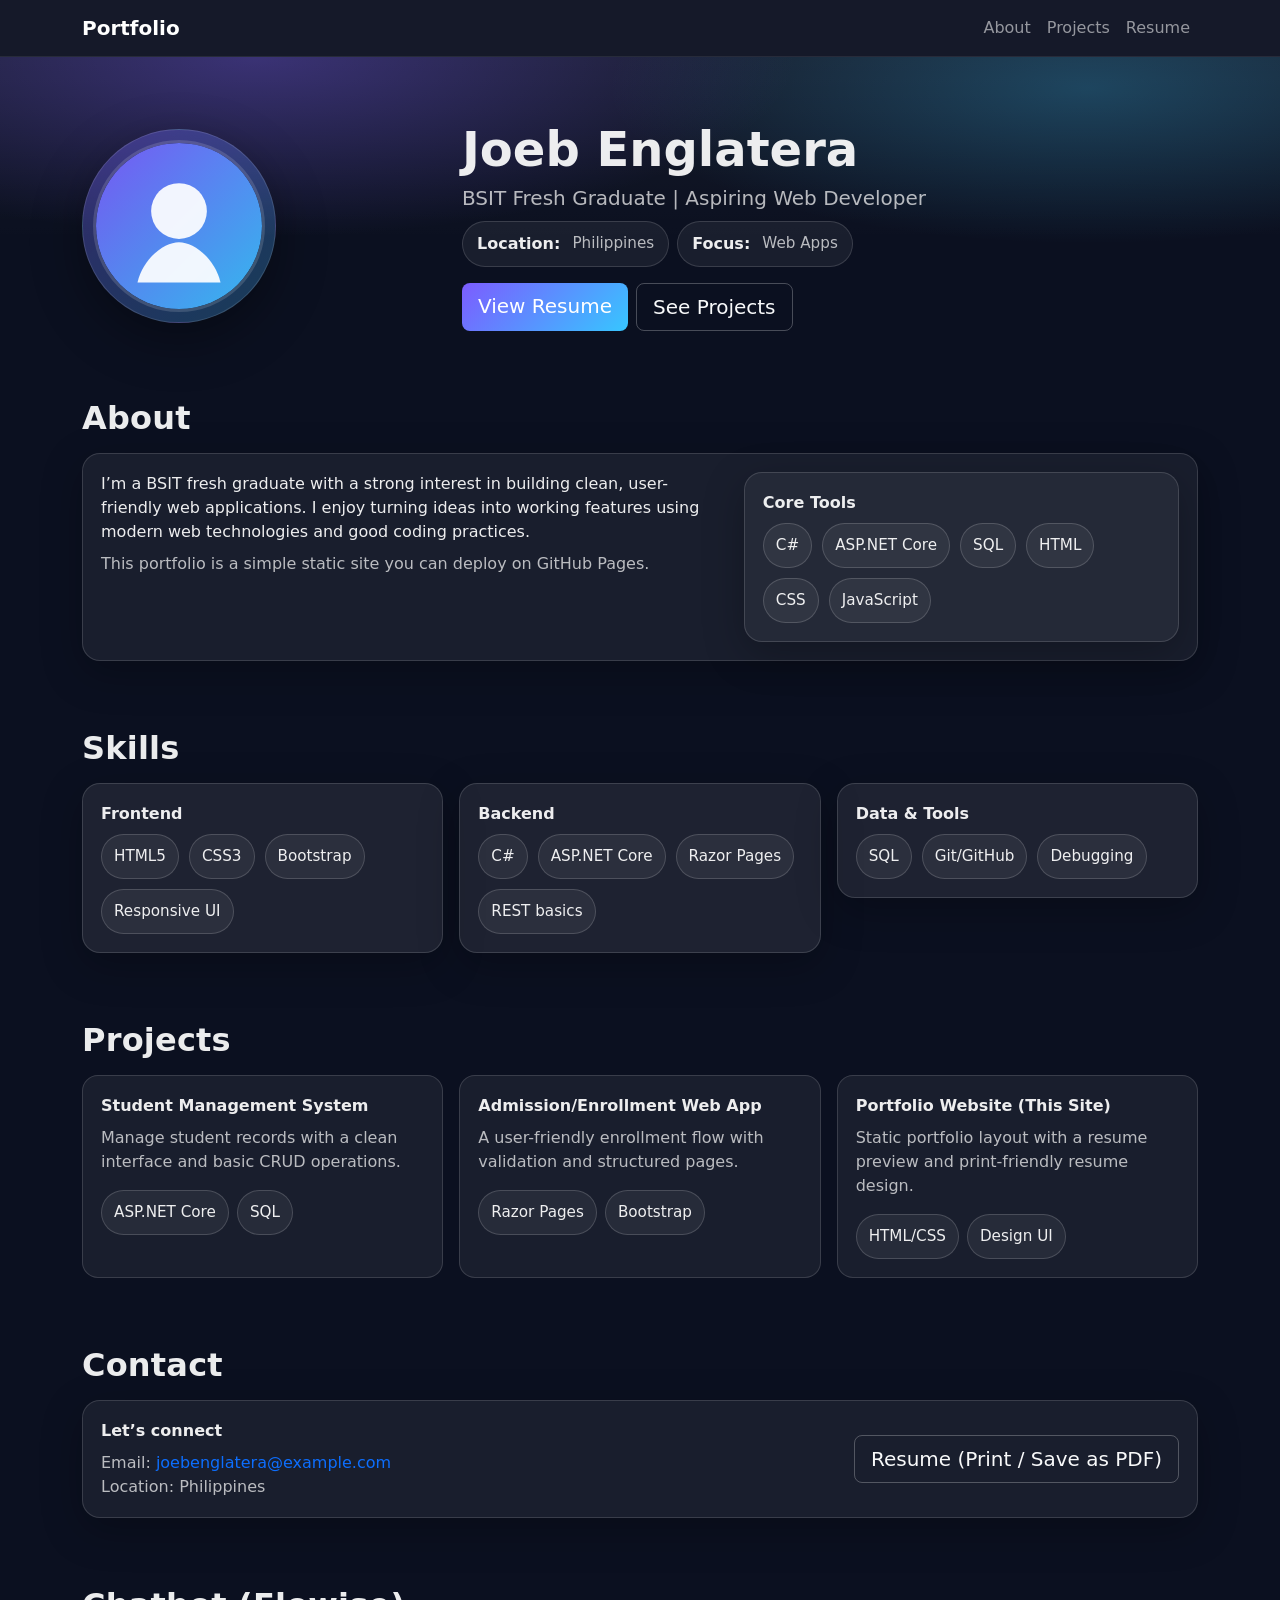
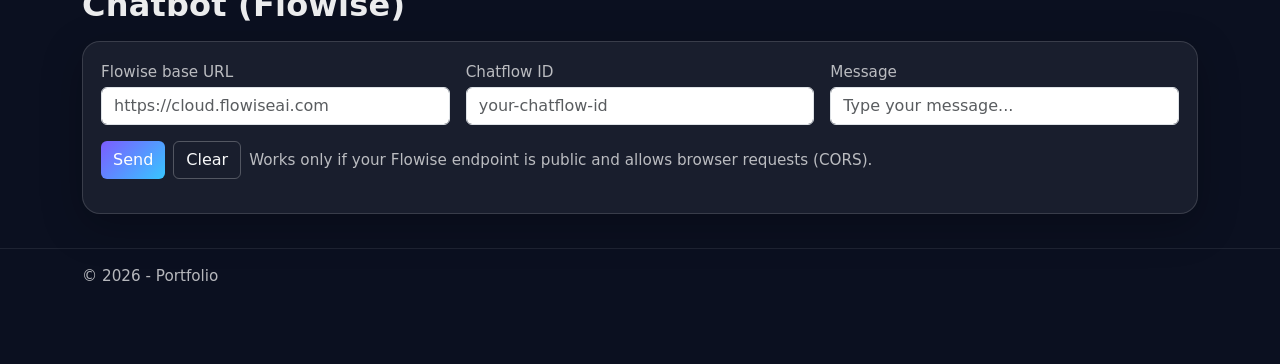
==== docs/index.html @ d2a52027 "s wa" ====
<!doctype html>
<html lang="en">
<head>
  <meta charset="utf-8" />
  <meta name="viewport" content="width=device-width, initial-scale=1" />
  <title>Portfolio</title>
  <link rel="preconnect" href="https://cdn.jsdelivr.net" />
  <link
    href="https://cdn.jsdelivr.net/npm/bootstrap@5.3.3/dist/css/bootstrap.min.css"
    rel="stylesheet"
    integrity="sha384-QWTKZyjpPEjISv5WaRU9OFeRpok6YctnYmDr5pNlyT2bRjXh0JMhjY6hW+ALEwIH"
    crossorigin="anonymous" />
  <link rel="stylesheet" href="./css/site.css" />
</head>
<body>
  <header>
    <nav class="navbar navbar-expand-sm navbar-dark" style="background: rgba(255,255,255,0.04);">
      <div class="container">
        <a class="navbar-brand fw-semibold" href="./">Portfolio</a>
        <button class="navbar-toggler" type="button" data-bs-toggle="collapse" data-bs-target="#nav"
          aria-controls="nav" aria-expanded="false" aria-label="Toggle navigation">
          <span class="navbar-toggler-icon"></span>
        </button>
        <div class="collapse navbar-collapse" id="nav">
          <ul class="navbar-nav ms-auto">
            <li class="nav-item"><a class="nav-link" href="./#about">About</a></li>
            <li class="nav-item"><a class="nav-link" href="./#projects">Projects</a></li>
            <li class="nav-item"><a class="nav-link" href="./resume/">Resume</a></li>
          </ul>
        </div>
      </div>
    </nav>
  </header>

  <section class="hero">
    <div class="container hero-inner">
      <div class="row align-items-center g-4">
        <div class="col-lg-4 text-center text-lg-start">
          <div class="profile" aria-label="Profile photo">
            <img src="./PICTURE/profile.svg" alt="Joeb Englatera" class="profile-img" />
          </div>
        </div>

        <div class="col-lg-8">
          <div class="d-flex flex-column gap-3">
            <div>
              <h1 class="display-5 fw-bold mb-1">Joeb Englatera</h1>
              <p class="lead mb-2 muted">BSIT Fresh Graduate | Aspiring Web Developer</p>
              <div class="d-flex flex-wrap gap-2">
                <span class="badge-pill">
                  <span class="fw-semibold">Location:</span>
                  <span class="small-muted ms-1">Philippines</span>
                </span>
                <span class="badge-pill">
                  <span class="fw-semibold">Focus:</span>
                  <span class="small-muted ms-1">Web Apps</span>
                </span>
              </div>
            </div>

            <div class="d-flex flex-column flex-sm-row gap-2">
              <a class="btn btn-primary btn-lg" href="./resume/">View Resume</a>
              <a class="btn btn-outline-light btn-lg" href="./#projects">See Projects</a>
            </div>
          </div>
        </div>
      </div>
    </div>
  </section>

  <section class="section" id="about">
    <div class="container">
      <h2 class="section-title">About</h2>
      <div class="card-glass card-2">
        <div class="row g-4 align-items-start">
          <div class="col-lg-7">
            <p class="mb-2">
              I’m a BSIT fresh graduate with a strong interest in building clean, user-friendly web applications.
              I enjoy turning ideas into working features using modern web technologies and good coding practices.
            </p>
            <p class="muted mb-0">
              This portfolio is a simple static site you can deploy on GitHub Pages.
            </p>
          </div>
          <div class="col-lg-5">
            <div class="card-glass" style="background: rgba(255,255,255,0.05);">
              <div class="fw-semibold mb-2">Core Tools</div>
              <div class="skill-tags">
                <span class="chip">C#</span>
                <span class="chip">ASP.NET Core</span>
                <span class="chip">SQL</span>
                <span class="chip">HTML</span>
                <span class="chip">CSS</span>
                <span class="chip">JavaScript</span>
              </div>
            </div>
          </div>
        </div>
      </div>
    </div>
  </section>

  <section class="section" id="skills">
    <div class="container">
      <h2 class="section-title">Skills</h2>
      <div class="row g-3">
        <div class="col-md-6 col-lg-4">
          <div class="card-glass">
            <div class="fw-semibold mb-2">Frontend</div>
            <div class="skill-tags">
              <span class="chip">HTML5</span>
              <span class="chip">CSS3</span>
              <span class="chip">Bootstrap</span>
              <span class="chip">Responsive UI</span>
            </div>
          </div>
        </div>
        <div class="col-md-6 col-lg-4">
          <div class="card-glass">
            <div class="fw-semibold mb-2">Backend</div>
            <div class="skill-tags">
              <span class="chip">C#</span>
              <span class="chip">ASP.NET Core</span>
              <span class="chip">Razor Pages</span>
              <span class="chip">REST basics</span>
            </div>
          </div>
        </div>
        <div class="col-md-6 col-lg-4">
          <div class="card-glass">
            <div class="fw-semibold mb-2">Data & Tools</div>
            <div class="skill-tags">
              <span class="chip">SQL</span>
              <span class="chip">Git/GitHub</span>
              <span class="chip">Debugging</span>
            </div>
          </div>
        </div>
      </div>
    </div>
  </section>

  <section class="section" id="projects">
    <div class="container">
      <h2 class="section-title">Projects</h2>
      <div class="row g-3">
        <div class="col-md-6 col-lg-4">
          <div class="project-card">
            <div class="project-title">Student Management System</div>
            <p class="muted mb-3">Manage student records with a clean interface and basic CRUD operations.</p>
            <div class="d-flex gap-2 flex-wrap">
              <span class="chip">ASP.NET Core</span>
              <span class="chip">SQL</span>
            </div>
          </div>
        </div>
        <div class="col-md-6 col-lg-4">
          <div class="project-card">
            <div class="project-title">Admission/Enrollment Web App</div>
            <p class="muted mb-3">A user-friendly enrollment flow with validation and structured pages.</p>
            <div class="d-flex gap-2 flex-wrap">
              <span class="chip">Razor Pages</span>
              <span class="chip">Bootstrap</span>
            </div>
          </div>
        </div>
        <div class="col-md-6 col-lg-4">
          <div class="project-card">
            <div class="project-title">Portfolio Website (This Site)</div>
            <p class="muted mb-3">Static portfolio layout with a resume preview and print-friendly resume design.</p>
            <div class="d-flex gap-2 flex-wrap">
              <span class="chip">HTML/CSS</span>
              <span class="chip">Design UI</span>
            </div>
          </div>
        </div>
      </div>
    </div>
  </section>

  <section class="section" id="contact">
    <div class="container">
      <h2 class="section-title">Contact</h2>
      <div class="card-glass card-2">
        <div class="row g-4 align-items-center">
          <div class="col-lg-7">
            <div class="fw-semibold mb-2">Let’s connect</div>
            <div class="muted">
              Email:
              <a href="mailto:joebenglatera@example.com" class="text-decoration-none">joebenglatera@example.com</a>
              <br />
              Location: Philippines
            </div>
          </div>
          <div class="col-lg-5 text-lg-end">
            <a class="btn btn-outline-light btn-lg" href="./resume/">Resume (Print / Save as PDF)</a>
          </div>
        </div>
      </div>
    </div>
  </section>

  <section class="section" id="chatbot">
    <div class="container">
      <h2 class="section-title">Chatbot (Flowise)</h2>
      <div class="card-glass card-2">
        <div class="row g-3 align-items-end">
          <div class="col-lg-4">
            <label class="form-label small-muted mb-1" for="flowiseBaseUrl">Flowise base URL</label>
            <input id="flowiseBaseUrl" class="form-control" placeholder="https://cloud.flowiseai.com" />
          </div>
          <div class="col-lg-4">
            <label class="form-label small-muted mb-1" for="chatflowId">Chatflow ID</label>
            <input id="chatflowId" class="form-control" placeholder="your-chatflow-id" />
          </div>
          <div class="col-lg-4">
            <label class="form-label small-muted mb-1" for="question">Message</label>
            <input id="question" class="form-control" placeholder="Type your message..." />
          </div>
        </div>

        <div class="d-flex gap-2 mt-3 flex-wrap">
          <button id="sendBtn" class="btn btn-primary">Send</button>
          <button id="clearBtn" class="btn btn-outline-light">Clear</button>
          <div class="small-muted align-self-center">
            Works only if your Flowise endpoint is public and allows browser requests (CORS).
          </div>
        </div>

        <pre id="chatOutput" class="mt-3 mb-0 muted" style="white-space: pre-wrap;"></pre>
      </div>
    </div>
  </section>

  <footer class="border-top footer text-muted" style="border-color: rgba(255,255,255,0.08) !important;">
    <div class="container py-3 small-muted">
      &copy; 2026 - Portfolio
    </div>
  </footer>

  <script
    src="https://cdn.jsdelivr.net/npm/bootstrap@5.3.3/dist/js/bootstrap.bundle.min.js"
    integrity="sha384-YvpcrYf0tY3lHB60NNkmXc5s9fDVZLESaAA55NDzOxhy9GkcIdslK1eN7N6jIeHz"
    crossorigin="anonymous"></script>
  <script src="./js/site.js"></script>
  <script src="./js/static-chat.js"></script>
</body>
</html>
---- docs/css/site.css ----
html {
  font-size: 14px;
}

@media (min-width: 768px) {
  html {
    font-size: 16px;
  }
}

.btn:focus, .btn:active:focus, .btn-link.nav-link:focus, .form-control:focus, .form-check-input:focus {
  box-shadow: 0 0 0 0.1rem white, 0 0 0 0.25rem #258cfb;
}

html {
  position: relative;
  min-height: 100%;
}

body {
  margin-bottom: 60px;
}

.form-floating > .form-control-plaintext::placeholder, .form-floating > .form-control::placeholder {
  color: var(--bs-secondary-color);
  text-align: end;
}

.form-floating > .form-control-plaintext:focus::placeholder, .form-floating > .form-control:focus::placeholder {
  text-align: start;
}

/* ===========================
   Portfolio/Resume Styling
   =========================== */

:root {
  --bg: #0b1020;
  --card: rgba(255, 255, 255, 0.08);
  --card-2: rgba(255, 255, 255, 0.06);
  --stroke: rgba(255, 255, 255, 0.14);
  --text: rgba(255, 255, 255, 0.92);
  --muted: rgba(255, 255, 255, 0.7);
  --primary: #7c5cff;
  --primary-2: #37c6ff;
}

html, body {
  background: var(--bg);
  color: var(--text);
}

.navbar {
  border-bottom: 1px solid rgba(255, 255, 255, 0.08);
}

/* Hero */
.hero {
  padding: 64px 0 34px;
  background:
    radial-gradient(900px 300px at 20% 0%, rgba(124, 92, 255, 0.35), transparent 60%),
    radial-gradient(800px 260px at 85% 10%, rgba(55, 198, 255, 0.25), transparent 60%),
    linear-gradient(180deg, rgba(255, 255, 255, 0.05), transparent 60%);
}

.hero-inner {
  align-items: center;
}

.profile {
  display: inline-flex;
  align-items: center;
  justify-content: center;
  padding: 10px;
  background: linear-gradient(135deg, rgba(124, 92, 255, 0.35), rgba(55, 198, 255, 0.25));
  border-radius: 999px;
  box-shadow: 0 16px 50px rgba(0,0,0,0.35);
  border: 1px solid rgba(255, 255, 255, 0.12);
}

.profile-img {
  width: 172px;
  height: 172px;
  border-radius: 999px;
  object-fit: cover;
  border: 3px solid rgba(255, 255, 255, 0.14);
}

.section {
  padding: 34px 0;
}

.section-title {
  font-weight: 800;
  letter-spacing: 0.2px;
  margin-bottom: 16px;
}

.muted {
  color: var(--muted);
}

.card-glass {
  background: var(--card);
  border: 1px solid var(--stroke);
  border-radius: 18px;
  padding: 18px;
  box-shadow: 0 12px 40px rgba(0, 0, 0, 0.25);
}

.card-glass.card-2 {
  background: var(--card-2);
}

.badge-pill {
  display: inline-flex;
  align-items: center;
  gap: 8px;
  padding: 10px 14px;
  border-radius: 999px;
  border: 1px solid var(--stroke);
  background: rgba(255, 255, 255, 0.06);
  color: var(--text);
}

.skill-tags {
  display: flex;
  flex-wrap: wrap;
  gap: 10px;
}

.chip {
  padding: 10px 12px;
  border-radius: 999px;
  border: 1px solid rgba(255, 255, 255, 0.16);
  background: rgba(255, 255, 255, 0.06);
  color: var(--text);
  font-size: 0.95rem;
}

.project-card {
  background: rgba(255, 255, 255, 0.06);
  border: 1px solid rgba(255, 255, 255, 0.14);
  border-radius: 16px;
  padding: 18px;
  min-height: 100%;
}

.project-title {
  font-weight: 750;
  margin-bottom: 8px;
}

.btn-primary {
  background: linear-gradient(135deg, var(--primary), var(--primary-2)) !important;
  border: none !important;
}

.btn-outline-light {
  border-color: rgba(255, 255, 255, 0.25) !important;
}

/* Resume */
.resume-page {
  padding: 26px 0 40px;
}

.resume-surface {
  background: rgba(255, 255, 255, 0.06);
  border: 1px solid rgba(255, 255, 255, 0.14);
  border-radius: 18px;
  padding: 22px;
}

.resume-header {
  display: flex;
  flex-wrap: wrap;
  gap: 12px 22px;
  align-items: center;
  justify-content: space-between;
  margin-bottom: 14px;
}

.resume-name {
  font-weight: 900;
  font-size: 1.9rem;
  line-height: 1.1;
}

.timeline {
  position: relative;
  padding-left: 18px;
}

.timeline::before {
  content: "";
  position: absolute;
  left: 7px;
  top: 2px;
  bottom: 2px;
  width: 2px;
  background: rgba(255, 255, 255, 0.18);
}

.timeline-item {
  position: relative;
  margin-bottom: 14px;
}

.timeline-item::before {
  content: "";
  position: absolute;
  left: -11px;
  top: 7px;
  width: 14px;
  height: 14px;
  border-radius: 999px;
  background: rgba(124, 92, 255, 0.9);
  border: 2px solid rgba(255, 255, 255, 0.22);
}

.timeline-title {
  font-weight: 800;
}

.small-muted {
  color: var(--muted);
  font-size: 0.95rem;
}

/* Print Resume */
.no-print {
  display: block;
}

@media print {
  html, body {
    background: #fff !important;
    color: #000 !important;
  }

  header, footer, nav, .no-print {
    display: none !important;
  }

  .hero, .section {
    display: none !important;
  }

  .resume-page, .resume-surface {
    background: #fff !important;
    border: 0 !important;
    box-shadow: none !important;
    padding: 0 !important;
    border-radius: 0 !important;
  }
}
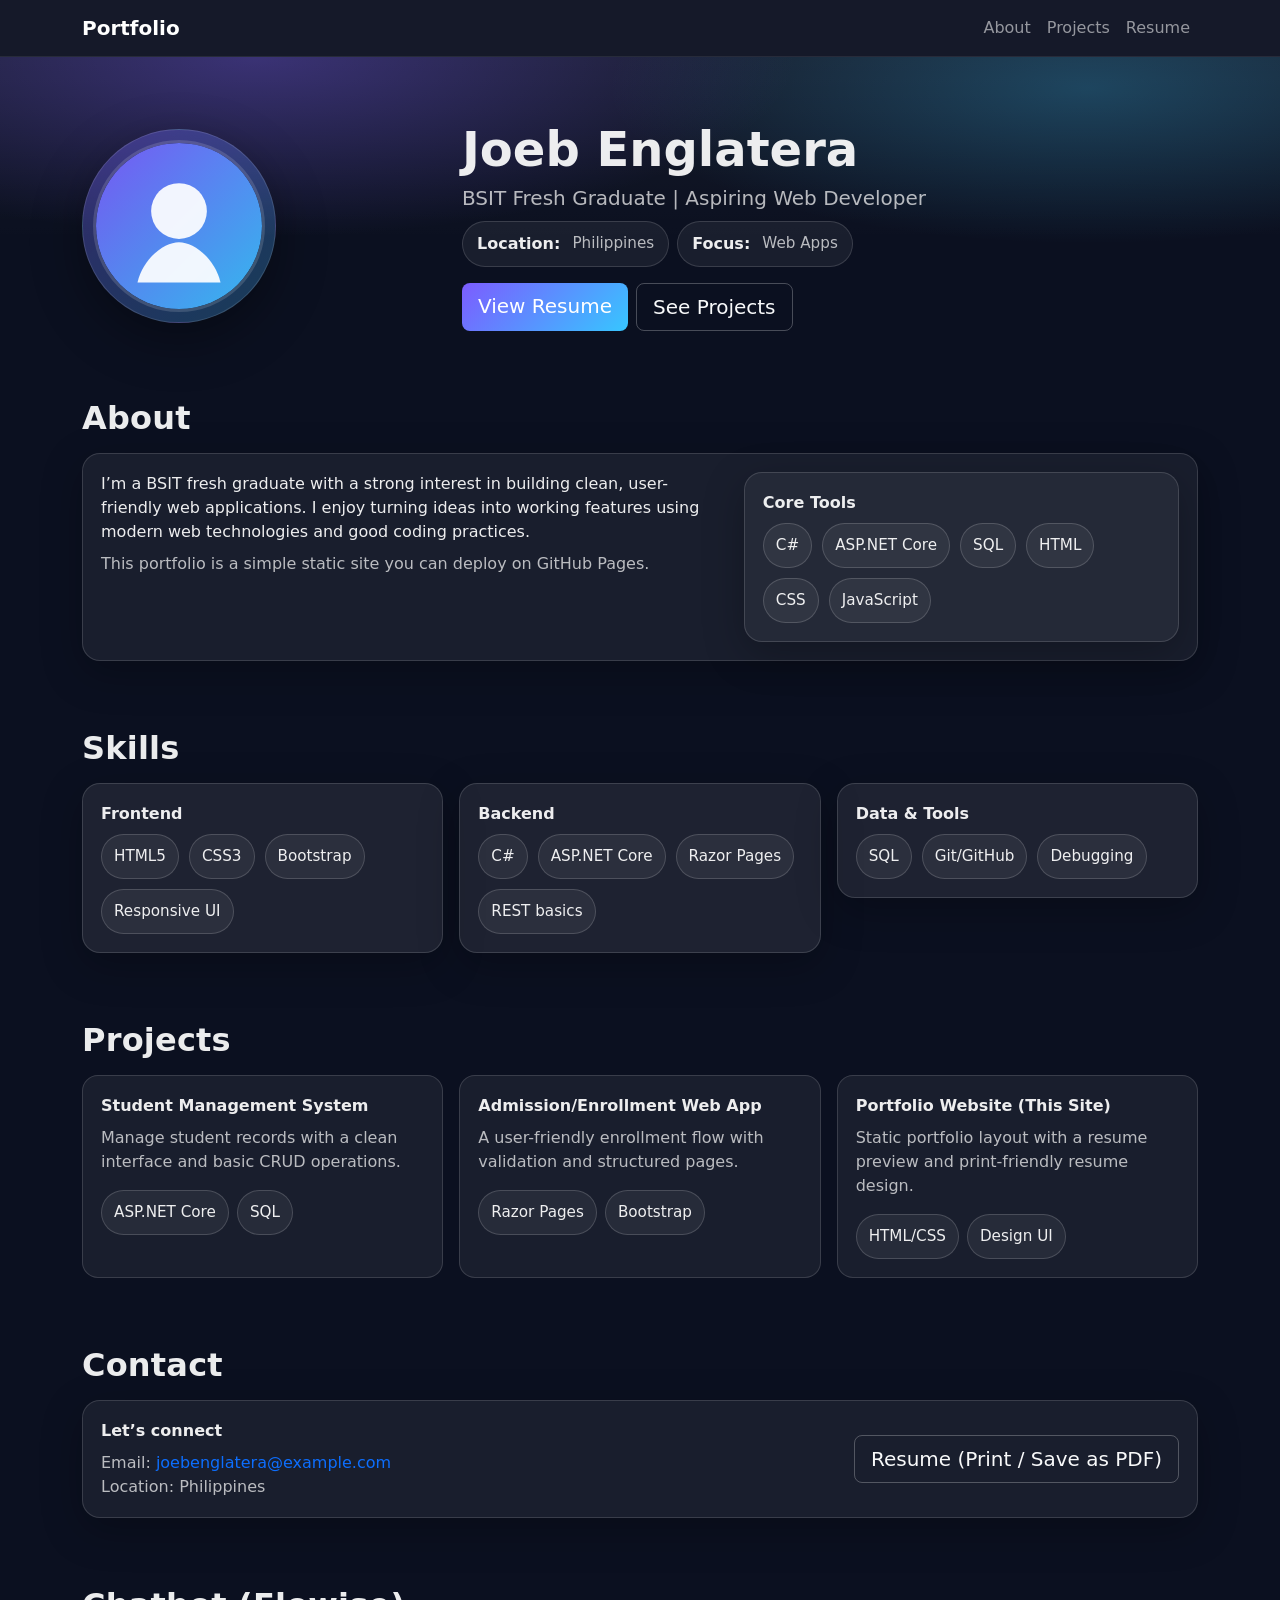
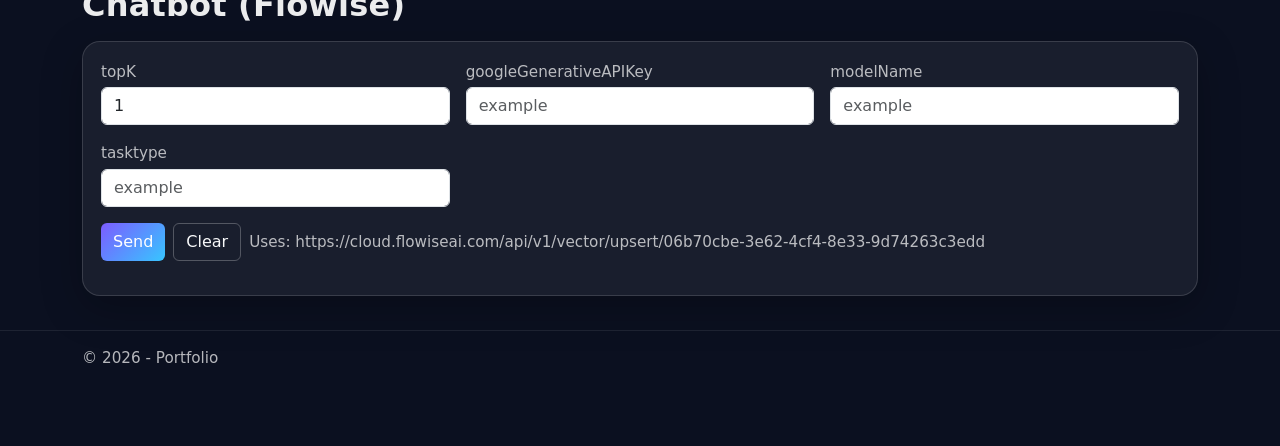
==== commit 9c2fc9d3: "2 3" ====
--- a/docs/index.html
+++ b/docs/index.html
@@ -206,16 +206,20 @@
       <div class="card-glass card-2">
         <div class="row g-3 align-items-end">
           <div class="col-lg-4">
-            <label class="form-label small-muted mb-1" for="flowiseBaseUrl">Flowise base URL</label>
-            <input id="flowiseBaseUrl" class="form-control" placeholder="https://cloud.flowiseai.com" />
-          </div>
-          <div class="col-lg-4">
-            <label class="form-label small-muted mb-1" for="chatflowId">Chatflow ID</label>
-            <input id="chatflowId" class="form-control" placeholder="your-chatflow-id" />
-          </div>
-          <div class="col-lg-4">
-            <label class="form-label small-muted mb-1" for="question">Message</label>
-            <input id="question" class="form-control" placeholder="Type your message..." />
+            <label class="form-label small-muted mb-1" for="topK">topK</label>
+            <input id="topK" class="form-control" type="number" value="1" min="1" />
+          </div>
+          <div class="col-lg-4">
+            <label class="form-label small-muted mb-1" for="googleGenerativeAPIKey">googleGenerativeAPIKey</label>
+            <input id="googleGenerativeAPIKey" class="form-control" placeholder="example" />
+          </div>
+          <div class="col-lg-4">
+            <label class="form-label small-muted mb-1" for="modelName">modelName</label>
+            <input id="modelName" class="form-control" placeholder="example" />
+          </div>
+          <div class="col-lg-4">
+            <label class="form-label small-muted mb-1" for="tasktype">tasktype</label>
+            <input id="tasktype" class="form-control" placeholder="example" />
           </div>
         </div>
 
@@ -223,7 +227,7 @@
           <button id="sendBtn" class="btn btn-primary">Send</button>
           <button id="clearBtn" class="btn btn-outline-light">Clear</button>
           <div class="small-muted align-self-center">
-            Works only if your Flowise endpoint is public and allows browser requests (CORS).
+            Uses: https://cloud.flowiseai.com/api/v1/vector/upsert/06b70cbe-3e62-4cf4-8e33-9d74263c3edd
           </div>
         </div>
 
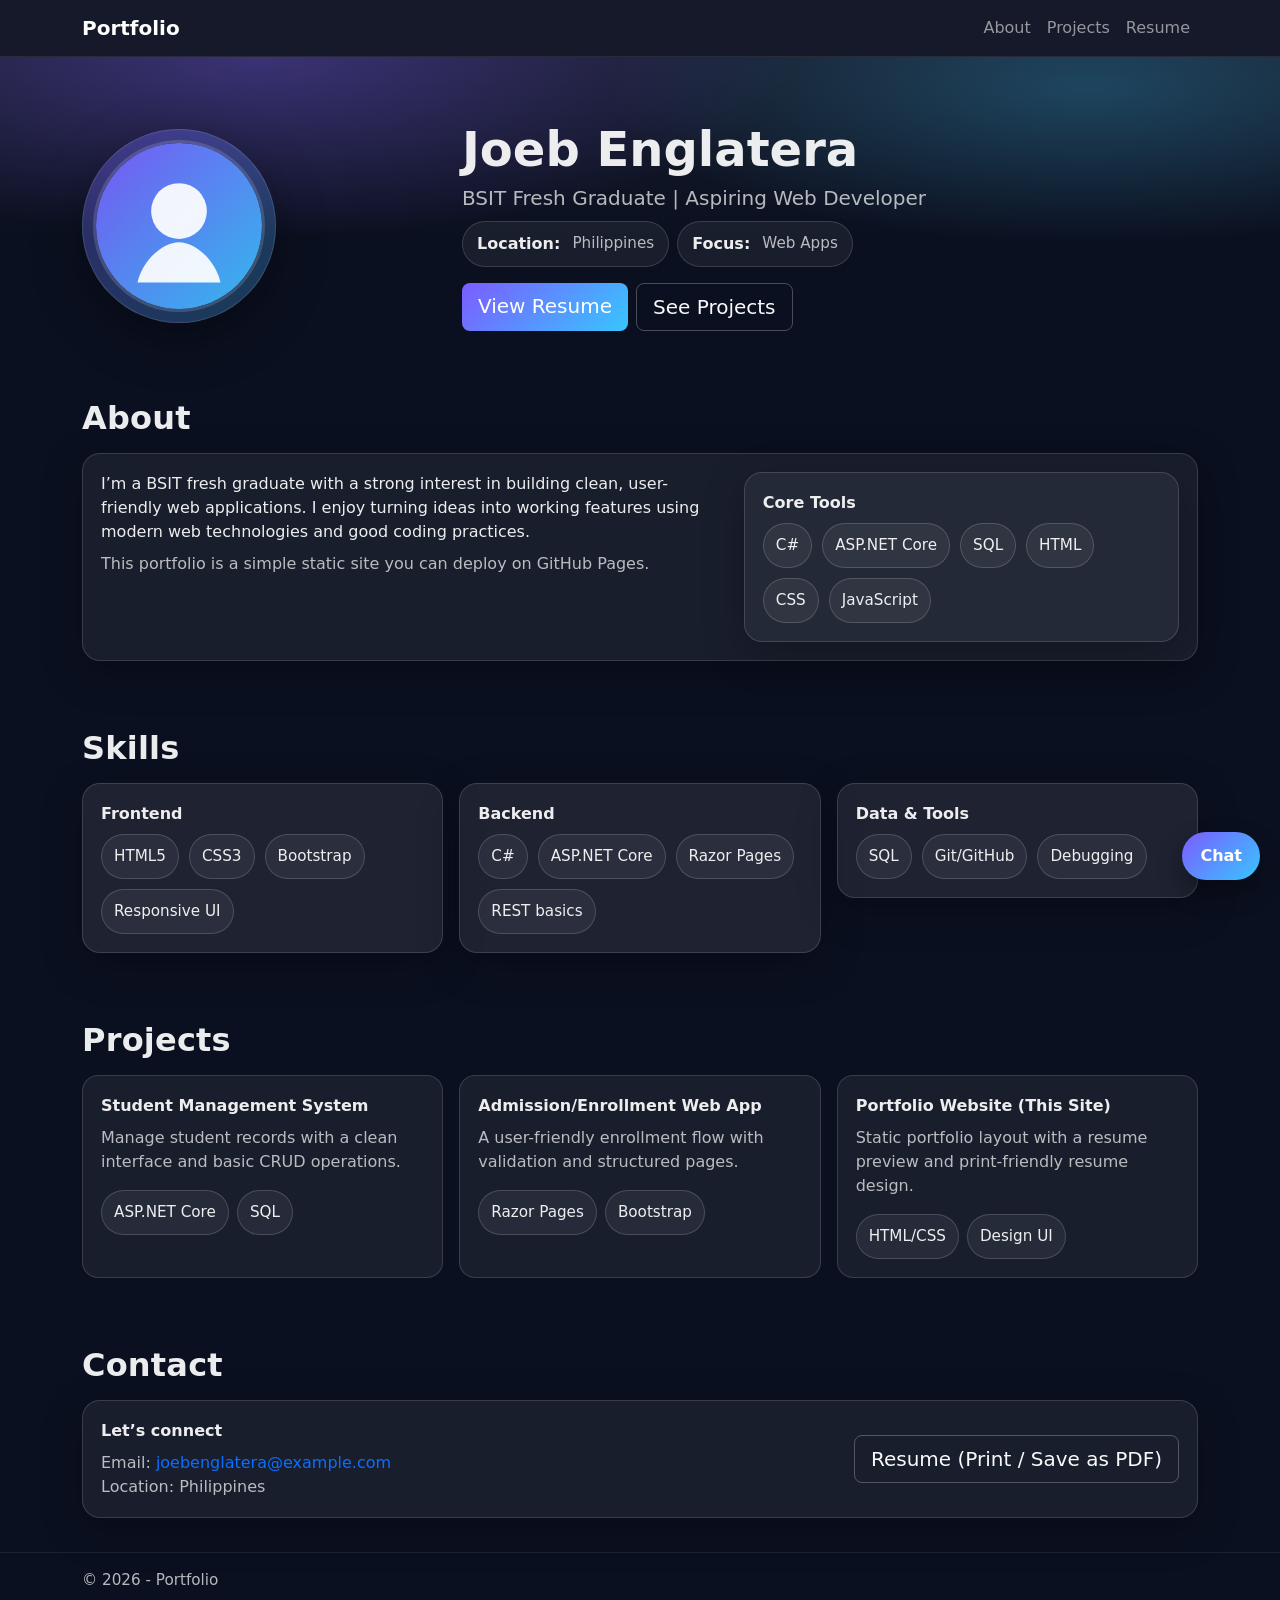
==== commit d9aacce1: "1" ====
--- a/docs/index.html
+++ b/docs/index.html
@@ -200,41 +200,37 @@
     </div>
   </section>
 
-  <section class="section" id="chatbot">
-    <div class="container">
-      <h2 class="section-title">Chatbot (Flowise)</h2>
-      <div class="card-glass card-2">
-        <div class="row g-3 align-items-end">
-          <div class="col-lg-4">
-            <label class="form-label small-muted mb-1" for="topK">topK</label>
-            <input id="topK" class="form-control" type="number" value="1" min="1" />
-          </div>
-          <div class="col-lg-4">
-            <label class="form-label small-muted mb-1" for="googleGenerativeAPIKey">googleGenerativeAPIKey</label>
-            <input id="googleGenerativeAPIKey" class="form-control" placeholder="example" />
-          </div>
-          <div class="col-lg-4">
-            <label class="form-label small-muted mb-1" for="modelName">modelName</label>
-            <input id="modelName" class="form-control" placeholder="example" />
-          </div>
-          <div class="col-lg-4">
-            <label class="form-label small-muted mb-1" for="tasktype">tasktype</label>
-            <input id="tasktype" class="form-control" placeholder="example" />
-          </div>
-        </div>
-
-        <div class="d-flex gap-2 mt-3 flex-wrap">
-          <button id="sendBtn" class="btn btn-primary">Send</button>
-          <button id="clearBtn" class="btn btn-outline-light">Clear</button>
-          <div class="small-muted align-self-center">
-            Uses: https://cloud.flowiseai.com/api/v1/vector/upsert/06b70cbe-3e62-4cf4-8e33-9d74263c3edd
-          </div>
-        </div>
-
-        <pre id="chatOutput" class="mt-3 mb-0 muted" style="white-space: pre-wrap;"></pre>
-      </div>
-    </div>
-  </section>
+  <button id="chatFab" class="chat-fab" type="button" aria-label="Open chatbot">Chat</button>
+  <aside id="chatPanel" class="chat-panel" aria-label="Flowise chatbot">
+    <div class="chat-panel-header">
+      <div class="fw-semibold">Flowise Chatbot</div>
+      <button id="chatClose" class="btn btn-sm btn-outline-light" type="button">Close</button>
+    </div>
+    <div class="small-muted mb-2">Using your upsert API endpoint.</div>
+    <div class="d-grid gap-2">
+      <div>
+        <label class="form-label small-muted mb-1" for="topK">topK</label>
+        <input id="topK" class="form-control" type="number" value="1" min="1" />
+      </div>
+      <div>
+        <label class="form-label small-muted mb-1" for="googleGenerativeAPIKey">googleGenerativeAPIKey</label>
+        <input id="googleGenerativeAPIKey" class="form-control" placeholder="example" />
+      </div>
+      <div>
+        <label class="form-label small-muted mb-1" for="modelName">modelName</label>
+        <input id="modelName" class="form-control" placeholder="example" />
+      </div>
+      <div>
+        <label class="form-label small-muted mb-1" for="tasktype">tasktype</label>
+        <input id="tasktype" class="form-control" placeholder="example" />
+      </div>
+    </div>
+    <div class="d-flex gap-2 mt-3">
+      <button id="sendBtn" class="btn btn-primary btn-sm" type="button">Send</button>
+      <button id="clearBtn" class="btn btn-outline-light btn-sm" type="button">Clear</button>
+    </div>
+    <pre id="chatOutput" class="mt-3 mb-0 muted chat-output"></pre>
+  </aside>
 
   <footer class="border-top footer text-muted" style="border-color: rgba(255,255,255,0.08) !important;">
     <div class="container py-3 small-muted">
--- a/docs/css/site.css
+++ b/docs/css/site.css
@@ -228,6 +228,55 @@
   font-size: 0.95rem;
 }
 
+/* Floating chatbot */
+.chat-fab {
+  position: fixed;
+  right: 20px;
+  bottom: 20px;
+  z-index: 2000;
+  border: 0;
+  border-radius: 999px;
+  padding: 12px 18px;
+  color: #fff;
+  font-weight: 700;
+  background: linear-gradient(135deg, var(--primary), var(--primary-2));
+  box-shadow: 0 12px 24px rgba(0, 0, 0, 0.35);
+}
+
+.chat-panel {
+  position: fixed;
+  right: 20px;
+  bottom: 78px;
+  z-index: 2000;
+  width: min(360px, calc(100vw - 30px));
+  max-height: 72vh;
+  overflow: auto;
+  padding: 14px;
+  border-radius: 14px;
+  border: 1px solid var(--stroke);
+  background: rgba(10, 16, 32, 0.95);
+  box-shadow: 0 16px 34px rgba(0, 0, 0, 0.38);
+  display: none;
+}
+
+.chat-panel.open {
+  display: block;
+}
+
+.chat-panel-header {
+  display: flex;
+  justify-content: space-between;
+  align-items: center;
+  gap: 10px;
+}
+
+.chat-output {
+  white-space: pre-wrap;
+  font-size: 0.85rem;
+  max-height: 180px;
+  overflow: auto;
+}
+
 /* Print Resume */
 .no-print {
   display: block;
@@ -240,6 +289,10 @@
   }
 
   header, footer, nav, .no-print {
+    display: none !important;
+  }
+
+  .chat-fab, .chat-panel {
     display: none !important;
   }
 
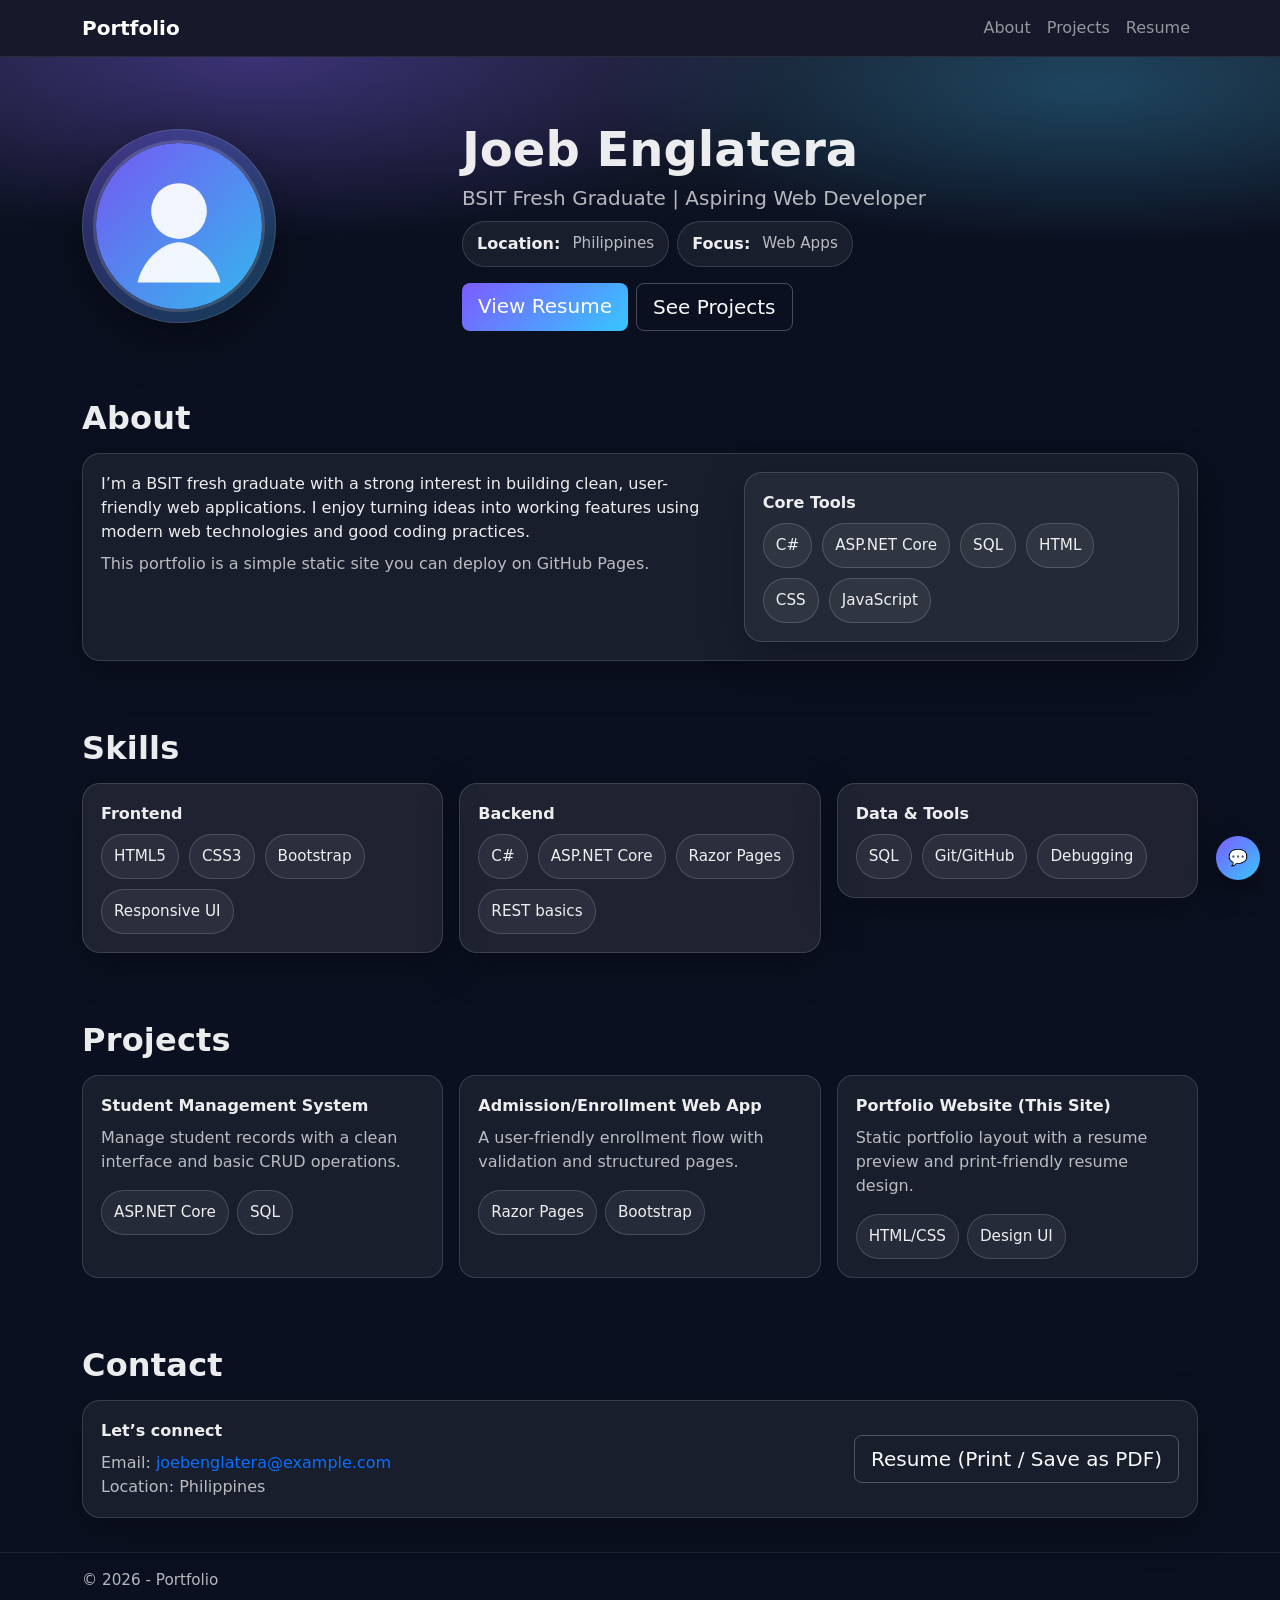
==== commit cc967897: "1 1" ====
--- a/docs/index.html
+++ b/docs/index.html
@@ -200,36 +200,27 @@
     </div>
   </section>
 
-  <button id="chatFab" class="chat-fab" type="button" aria-label="Open chatbot">Chat</button>
+  <button id="chatFab" class="chat-fab" type="button" aria-label="Open chatbot">💬</button>
   <aside id="chatPanel" class="chat-panel" aria-label="Flowise chatbot">
     <div class="chat-panel-header">
-      <div class="fw-semibold">Flowise Chatbot</div>
-      <button id="chatClose" class="btn btn-sm btn-outline-light" type="button">Close</button>
-    </div>
-    <div class="small-muted mb-2">Using your upsert API endpoint.</div>
-    <div class="d-grid gap-2">
-      <div>
-        <label class="form-label small-muted mb-1" for="topK">topK</label>
-        <input id="topK" class="form-control" type="number" value="1" min="1" />
-      </div>
-      <div>
-        <label class="form-label small-muted mb-1" for="googleGenerativeAPIKey">googleGenerativeAPIKey</label>
-        <input id="googleGenerativeAPIKey" class="form-control" placeholder="example" />
-      </div>
-      <div>
-        <label class="form-label small-muted mb-1" for="modelName">modelName</label>
-        <input id="modelName" class="form-control" placeholder="example" />
-      </div>
-      <div>
-        <label class="form-label small-muted mb-1" for="tasktype">tasktype</label>
-        <input id="tasktype" class="form-control" placeholder="example" />
-      </div>
-    </div>
-    <div class="d-flex gap-2 mt-3">
-      <button id="sendBtn" class="btn btn-primary btn-sm" type="button">Send</button>
-      <button id="clearBtn" class="btn btn-outline-light btn-sm" type="button">Clear</button>
-    </div>
-    <pre id="chatOutput" class="mt-3 mb-0 muted chat-output"></pre>
+      <div class="fw-semibold">Chat Assistant</div>
+      <button id="chatClose" class="chat-close-btn" type="button" aria-label="Close">✕</button>
+    </div>
+    <div id="chatMessages" class="chat-messages">
+      <div class="chat-bubble chat-bubble-bot">Hi there! How can I help?</div>
+      <div class="chat-bubble chat-bubble-bot">Hello! How can I help you today?</div>
+    </div>
+    <div class="chat-input-row">
+      <input id="chatQuestion" class="form-control chat-input" placeholder="Type your question" />
+      <button id="sendBtn" class="chat-send-btn" type="button" aria-label="Send">➤</button>
+    </div>
+    <div class="chat-footer">Powered by <strong>Flowise</strong></div>
+    <div class="chat-hidden-config">
+      <input id="topK" type="hidden" value="1" />
+      <input id="googleGenerativeAPIKey" type="hidden" value="example" />
+      <input id="modelName" type="hidden" value="example" />
+      <input id="tasktype" type="hidden" value="example" />
+    </div>
   </aside>
 
   <footer class="border-top footer text-muted" style="border-color: rgba(255,255,255,0.08) !important;">
--- a/docs/css/site.css
+++ b/docs/css/site.css
@@ -236,9 +236,10 @@
   z-index: 2000;
   border: 0;
   border-radius: 999px;
-  padding: 12px 18px;
+  width: 44px;
+  height: 44px;
   color: #fff;
-  font-weight: 700;
+  font-weight: 800;
   background: linear-gradient(135deg, var(--primary), var(--primary-2));
   box-shadow: 0 12px 24px rgba(0, 0, 0, 0.35);
 }
@@ -246,17 +247,15 @@
 .chat-panel {
   position: fixed;
   right: 20px;
-  bottom: 78px;
+  bottom: 72px;
   z-index: 2000;
-  width: min(360px, calc(100vw - 30px));
-  max-height: 72vh;
-  overflow: auto;
-  padding: 14px;
-  border-radius: 14px;
-  border: 1px solid var(--stroke);
-  background: rgba(10, 16, 32, 0.95);
-  box-shadow: 0 16px 34px rgba(0, 0, 0, 0.38);
+  width: min(360px, calc(100vw - 24px));
+  border-radius: 10px;
+  border: 1px solid #2c5fc8;
+  background: #f2f4f8;
+  box-shadow: 0 16px 34px rgba(0, 0, 0, 0.45);
   display: none;
+  overflow: hidden;
 }
 
 .chat-panel.open {
@@ -267,7 +266,75 @@
   display: flex;
   justify-content: space-between;
   align-items: center;
-  gap: 10px;
+  gap: 8px;
+  background: #3f7fe6;
+  color: #fff;
+  padding: 10px 12px;
+}
+
+.chat-close-btn {
+  border: 0;
+  background: transparent;
+  color: #fff;
+  font-size: 1.1rem;
+}
+
+.chat-messages {
+  padding: 12px;
+  min-height: 240px;
+  max-height: 300px;
+  overflow: auto;
+  background: #f2f4f8;
+}
+
+.chat-bubble {
+  display: inline-block;
+  padding: 8px 10px;
+  border-radius: 8px;
+  margin-bottom: 8px;
+  max-width: 86%;
+  font-size: 0.92rem;
+}
+
+.chat-bubble-bot {
+  background: #e7ebf4;
+  color: #394050;
+}
+
+.chat-bubble-user {
+  display: block;
+  margin-left: auto;
+  background: #3f7fe6;
+  color: #fff;
+}
+
+.chat-input-row {
+  display: flex;
+  gap: 8px;
+  align-items: center;
+  padding: 10px 12px 8px;
+  background: #fff;
+}
+
+.chat-input {
+  font-size: 0.95rem;
+}
+
+.chat-send-btn {
+  border: 0;
+  border-radius: 8px;
+  min-width: 40px;
+  height: 38px;
+  color: #3f7fe6;
+  background: #eaf1ff;
+  font-weight: 800;
+}
+
+.chat-footer {
+  text-align: center;
+  color: #5f6572;
+  font-size: 0.75rem;
+  padding: 0 0 8px;
 }
 
 .chat-output {
